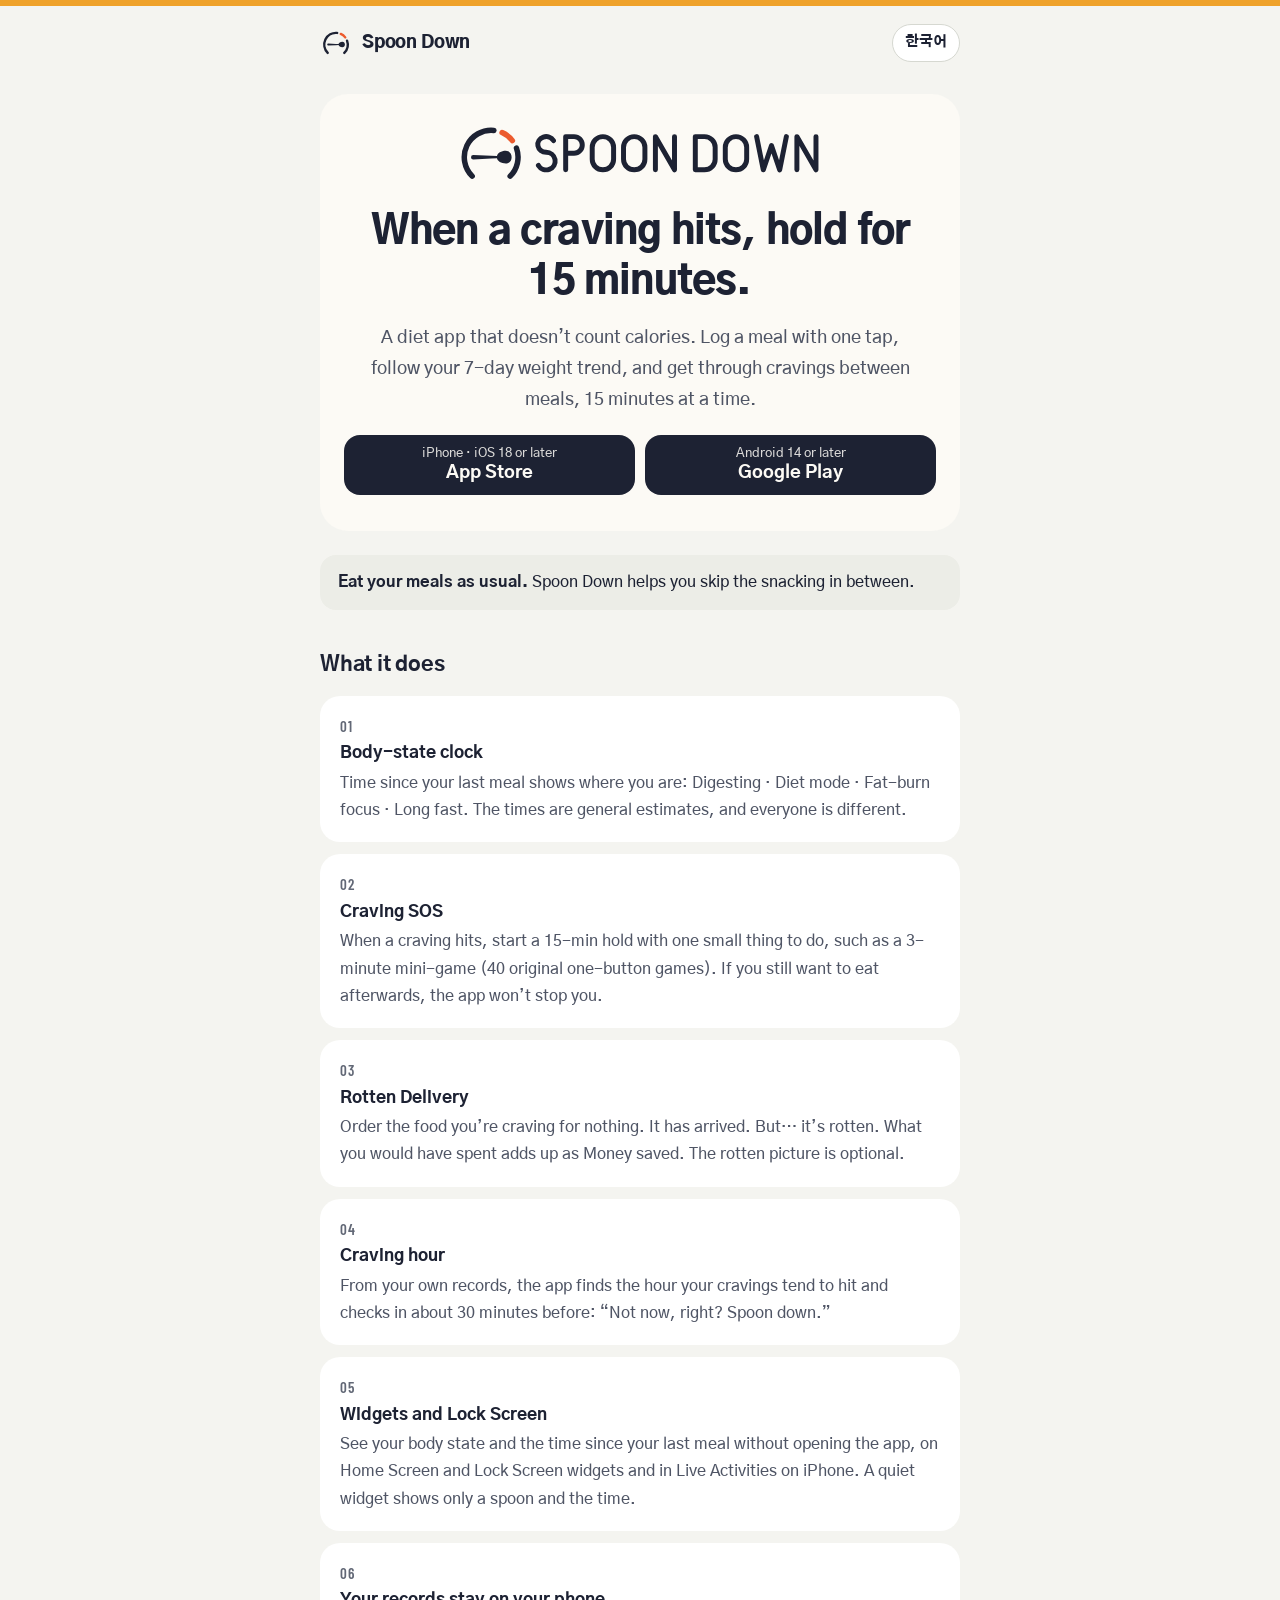
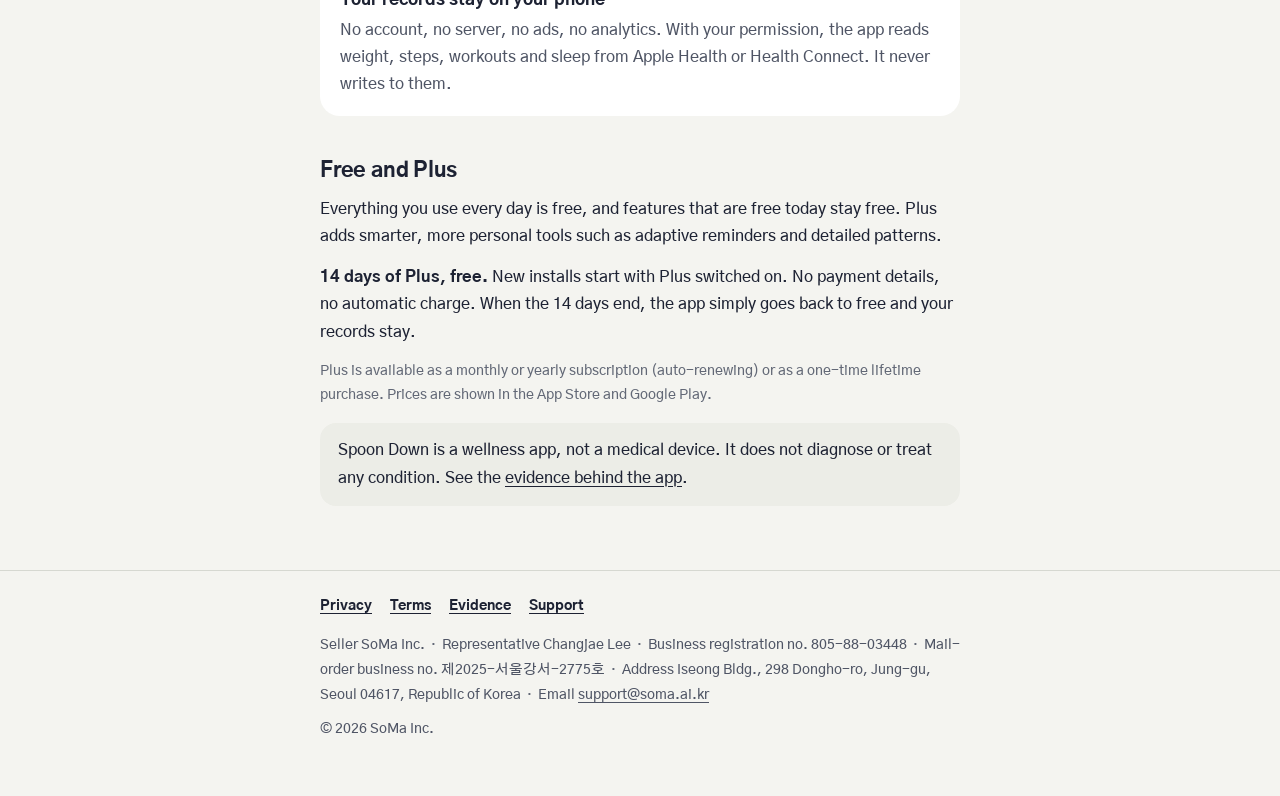
==== index.html @ 3f2917f9 "Spoon Down 웹페이지: 소개, 개인정보처리방침, 이용약관, 근거, 공유, 문의(한·영)" ====
<!doctype html>
<html lang="en">
<head>
<meta charset="utf-8">
<meta name="viewport" content="width=device-width, initial-scale=1">
<title>Spoon Down · Craving SOS & Meal Timer</title>
<meta name="description" content="A diet app that doesn’t count calories. Hold for 15 minutes when a craving hits, follow your 7-day weight trend, and keep your records on your phone.">
<link rel="alternate" hreflang="ko" href="ko/">
<link rel="alternate" hreflang="en" href="./">
<link rel="alternate" hreflang="x-default" href="./">
<link rel="icon" href="assets/favicon.svg" type="image/svg+xml">
<link rel="apple-touch-icon" href="assets/apple-touch-icon.png">
<meta name="theme-color" content="#F4F4F0" media="(prefers-color-scheme: light)">
<meta name="theme-color" content="#0F121A" media="(prefers-color-scheme: dark)">
<link rel="preconnect" href="https://fonts.googleapis.com">
<link rel="preconnect" href="https://fonts.gstatic.com" crossorigin>
<link rel="stylesheet" href="https://fonts.googleapis.com/css2?family=Barlow+Condensed:wght@600&amp;family=Gothic+A1:wght@500;800;900&amp;display=swap">
<link rel="stylesheet" href="assets/site.css">
</head>
<body>
<a class="skip" href="#main">Skip to content</a>
<div class="band"></div>
<header class="site-head">
  <div class="wrap">
    <a class="brand" href="./"><svg focusable="false" aria-hidden="true" xmlns="http://www.w3.org/2000/svg" viewBox="0 0 120 120"><path d="M28.89 97.11A44 44 0 0 1 64.42 22.22M101.41 51.12A44 44 0 0 1 91.11 97.11" fill="none" stroke="currentColor" stroke-width="9" stroke-linecap="round"/><path d="M77.9 25.8A44 44 0 0 1 94.67 38.91" fill="none" class="dt" stroke="#EC5B2E" stroke-width="9" stroke-linecap="round"/><g fill="currentColor"><path transform="translate(60 66) rotate(90)" d="M3.7 29.3L2.2 0L1.9 -9.5C6.45 -10.22 10.4 -16.41 10.4 -23.9C10.4 -29.66 5.82 -33.5 0 -33.5C-5.82 -33.5 -10.4 -29.66 -10.4 -23.9C-10.4 -16.41 -6.45 -10.22 -1.9 -9.5L-2.2 0L-3.7 29.3A3.7 3.7 0 0 0 3.7 29.3Z"/></g></svg><span>Spoon Down</span></a>
    <a class="lang" href="ko/" hreflang="ko" lang="ko">한국어</a>
  </div>
</header>
<main id="main">
  <div class="wrap">
<section class="hero">
  <svg focusable="false" class="lockup" role="img" aria-label="Spoon Down" xmlns="http://www.w3.org/2000/svg" viewBox="-4 -21.28 942.7 142.56"><g transform="translate(-18.4 -45.28) scale(1.6)"><path d="M28.89 97.11A44 44 0 0 1 64.42 22.22M101.41 51.12A44 44 0 0 1 91.11 97.11" fill="none" stroke="currentColor" stroke-width="9" stroke-linecap="round"/><path d="M77.9 25.8A44 44 0 0 1 94.67 38.91" fill="none" class="dt" stroke="#EC5B2E" stroke-width="9" stroke-linecap="round"/><g fill="currentColor"><path transform="translate(60 66) rotate(90)" d="M3.7 29.3L2.2 0L1.9 -9.5C6.45 -10.22 10.4 -16.41 10.4 -23.9C10.4 -29.66 5.82 -33.5 0 -33.5C-5.82 -33.5 -10.4 -29.66 -10.4 -23.9C-10.4 -16.41 -6.45 -10.22 -1.9 -9.5L-2.2 0L-3.7 29.3A3.7 3.7 0 0 0 3.7 29.3Z"/></g></g><g transform="translate(191.7 0)"><g fill="none" stroke="currentColor" stroke-width="13" stroke-linecap="round" stroke-linejoin="round"><g transform="translate(0 0)"><path d="M49.05 16.75A22 20.5 0 1 0 30 47.5A23.5 23 0 1 1 9.65 82"/></g><g transform="translate(73 0)"><path d="M8 93.5V6.5H30A21.5 21.75 0 0 1 30 50H8"/></g><g transform="translate(144 0)"><path d="M34.5 6.5A28 28 0 0 1 62.5 34.5V65.5A28 28 0 0 1 6.5 65.5V34.5A28 28 0 0 1 34.5 6.5Z"/></g><g transform="translate(226 0)"><path d="M34.5 6.5A28 28 0 0 1 62.5 34.5V65.5A28 28 0 0 1 6.5 65.5V34.5A28 28 0 0 1 34.5 6.5Z"/></g><g transform="translate(308 0)"><path d="M8 93.5V6.5L58 93.5V6.5"/></g><g transform="translate(412.5 0)"><path d="M8 6.5H32A28 28 0 0 1 60 34.5V65.5A28 28 0 0 1 32 93.5H8Z"/></g><g transform="translate(492.5 0)"><path d="M34.5 6.5A28 28 0 0 1 62.5 34.5V65.5A28 28 0 0 1 6.5 65.5V34.5A28 28 0 0 1 34.5 6.5Z"/></g><g transform="translate(574.5 0)"><path d="M6.5 6.5L24 93.5L45.5 30L67 93.5L84.5 6.5"/></g><g transform="translate(678.5 0)"><path d="M8 93.5V6.5L58 93.5V6.5"/></g></g></g></svg>
  <h1>When a craving hits, hold for 15 minutes.</h1>
  <p class="lead">A diet app that doesn’t count calories. Log a meal with one tap, follow your 7-day weight trend, and get through cravings between meals, 15 minutes at a time.</p>
<div class="stores">
  <a class="btn" href="https://apps.apple.com/"><small>iPhone · iOS 18 or later</small><span>App Store</span></a>
  <a class="btn" href="https://play.google.com/store/apps/details?id=com.spoondown.spoon_down"><small>Android 14 or later</small><span>Google Play</span></a>
</div>
</section>

<div class="note"><p><strong>Eat your meals as usual.</strong> Spoon Down helps you skip the snacking in between.</p></div>

<h2>What it does</h2>
<ul class="features">
  <li><span class="k">01</span><h3>Body-state clock</h3><p>Time since your last meal shows where you are: Digesting · Diet mode · Fat-burn focus · Long fast. The times are general estimates, and everyone is different.</p></li>
  <li><span class="k">02</span><h3>Craving SOS</h3><p>When a craving hits, start a 15-min hold with one small thing to do, such as a 3-minute mini-game (40 original one-button games). If you still want to eat afterwards, the app won’t stop you.</p></li>
  <li><span class="k">03</span><h3>Rotten Delivery</h3><p>Order the food you’re craving for nothing. It has arrived. But… it’s rotten. What you would have spent adds up as Money saved. The rotten picture is optional.</p></li>
  <li><span class="k">04</span><h3>Craving hour</h3><p>From your own records, the app finds the hour your cravings tend to hit and checks in about 30 minutes before: “Not now, right? Spoon down.”</p></li>
  <li><span class="k">05</span><h3>Widgets and Lock Screen</h3><p>See your body state and the time since your last meal without opening the app, on Home Screen and Lock Screen widgets and in Live Activities on iPhone. A quiet widget shows only a spoon and the time.</p></li>
  <li><span class="k">06</span><h3>Your records stay on your phone</h3><p>No account, no server, no ads, no analytics. With your permission, the app reads weight, steps, workouts and sleep from Apple Health or Health Connect. It never writes to them.</p></li>
</ul>

<h2>Free and Plus</h2>
<p>Everything you use every day is free, and features that are free today stay free. Plus adds smarter, more personal tools such as adaptive reminders and detailed patterns.</p>
<p><strong>14 days of Plus, free.</strong> New installs start with Plus switched on. No payment details, no automatic charge. When the 14 days end, the app simply goes back to free and your records stay.</p>
<p class="small">Plus is available as a monthly or yearly subscription (auto-renewing) or as a one-time lifetime purchase. Prices are shown in the App Store and Google Play.</p>

<div class="note"><p>Spoon Down is a wellness app, not a medical device. It does not diagnose or treat any condition. See the <a href="evidence/">evidence behind the app</a>.</p></div>
  </div>
</main>
<footer class="site-foot">
  <div class="wrap">
    <nav aria-label="Site">
      <a href="privacy/">Privacy</a>
      <a href="terms/">Terms</a>
      <a href="evidence/">Evidence</a>
      <a href="support/">Support</a>
    </nav>
    <p class="biz"><span>Seller SoMa Inc.</span><span>Representative Changjae Lee</span><span>Business registration no. 805-88-03448</span><span>Mail-order business no. 제2025-서울강서-2775호</span><span>Address Iseong Bldg., 298 Dongho-ro, Jung-gu, Seoul 04617, Republic of Korea</span><span>Email <a href="mailto:support@soma.ai.kr">support@soma.ai.kr</a></span></p>
    <p>© 2026 SoMa Inc.</p>
  </div>
</footer>
</body>
</html>
---- assets/site.css ----
/* 숟가락 내려놔 / Spoon Down 웹페이지 공용 스타일.
   색은 docs/design/shared/BRAND.md 2절 토큰 그대로. 외부 스크립트 없음. */
:root {
  --ink: #1D2233;
  --paper: #FCFAF5;
  --bg: #F4F4F0;
  --surface: #FFFFFF;
  --surface-2: #ECEDE7;
  --line: #D6D8D1;
  --text: #1D2233;
  --text-2: #4F5565;
  --text-3: #626876;
  --amber: #EFA22B;
  --danger: #EC5B2E;
  --btn: #1D2233;
  --on-btn: #FCFAF5;
  --focus: #1D2233;
  color-scheme: light dark;
}

@media (prefers-color-scheme: dark) {
  :root {
    --paper: #1A1F2B;
    --bg: #0F121A;
    --surface: #161A24;
    --surface-2: #1E2330;
    --line: #2B3140;
    --text: #EEF0EC;
    --text-2: #B5BAC6;
    --text-3: #9AA0AD;
    --danger: #FB7B58;
    --btn: #EEF0EC;
    --on-btn: #1D2233;
    --focus: #EEF0EC;
  }
}

*, *::before, *::after { box-sizing: border-box; }

html { -webkit-text-size-adjust: 100%; text-size-adjust: 100%; }

body {
  margin: 0;
  background: var(--bg);
  color: var(--text);
  font-family: "Gothic A1", -apple-system, BlinkMacSystemFont, "Apple SD Gothic Neo", "Noto Sans KR", "Segoe UI", Roboto, sans-serif;
  font-weight: 500;
  font-size: 16px;
  line-height: 1.7;
  word-break: keep-all;
  overflow-wrap: break-word;
}

a { color: inherit; text-decoration: underline; text-decoration-thickness: 1px; text-underline-offset: 3px; }
a:hover { text-decoration-thickness: 2px; }
a:focus-visible, .btn:focus-visible { outline: 2px solid var(--focus); outline-offset: 2px; border-radius: 6px; }

.skip { position: absolute; left: -9999px; }
.skip:focus { left: 16px; top: 12px; background: var(--surface); padding: 8px 12px; z-index: 10; }

.band { height: 6px; background: var(--amber); }

.wrap { max-width: 680px; margin: 0 auto; padding: 0 20px; }

/* 머리 */
.site-head { padding: 18px 0 8px; }
.site-head .wrap { display: flex; align-items: center; justify-content: space-between; gap: 12px; }
.brand { display: inline-flex; align-items: center; gap: 10px; text-decoration: none; font-weight: 900; font-size: 18px; letter-spacing: -0.01em; }
.brand svg { width: 32px; height: 32px; flex: none; }
.lang { font-weight: 800; font-size: 14px; text-decoration: none; padding: 6px 12px; border: 1px solid var(--line); border-radius: 999px; background: var(--surface); white-space: nowrap; }
.lang:hover { background: var(--surface-2); }

/* 본문 */
main { padding: 16px 0 48px; }
.eyebrow {
  font-family: "Barlow Condensed", "Gothic A1", sans-serif;
  font-weight: 600;
  font-size: 15px;
  letter-spacing: 0.06em;
  text-transform: uppercase;
  color: var(--text-2);
  margin: 24px 0 4px;
  font-feature-settings: "tnum";
}
h1 { font-weight: 900; font-size: clamp(28px, 7vw, 40px); line-height: 1.25; letter-spacing: -0.02em; margin: 4px 0 16px; }
h2 { font-weight: 800; font-size: 21px; line-height: 1.4; letter-spacing: -0.01em; margin: 40px 0 10px; }
h3 { font-weight: 800; font-size: 17px; line-height: 1.45; margin: 24px 0 6px; }
p, ul, ol, dl { margin: 0 0 14px; }
ul, ol { padding-left: 1.3em; }
li { margin: 4px 0; }
strong { font-weight: 800; }
.lead { font-size: 18px; color: var(--text-2); }
.muted { color: var(--text-2); }
.small { font-size: 14px; color: var(--text-3); }
.num { font-family: "Barlow Condensed", "Gothic A1", sans-serif; font-weight: 600; font-feature-settings: "tnum"; }

.card { background: var(--surface); border-radius: 20px; padding: 20px 22px; margin: 16px 0; }
.card > :last-child { margin-bottom: 0; }
.card h2:first-child, .card h3:first-child { margin-top: 0; }
.note { background: var(--surface-2); border-radius: 16px; padding: 14px 18px; margin: 16px 0; }
.note > :last-child { margin-bottom: 0; }

.toc { background: var(--surface); border-radius: 16px; padding: 14px 18px 14px 36px; margin: 16px 0 8px; }
.toc li { margin: 2px 0; }

table { width: 100%; border-collapse: collapse; margin: 8px 0 16px; font-size: 15px; }
th, td { text-align: left; vertical-align: top; padding: 10px 8px; border-bottom: 1px solid var(--line); }
th { font-weight: 800; background: var(--surface-2); }
.table-wrap { overflow-x: auto; }

dl.facts { display: grid; grid-template-columns: max-content 1fr; gap: 6px 16px; }
dl.facts dt { font-weight: 800; }
dl.facts dd { margin: 0; }

/* 첫 화면 */
.hero { background: var(--paper); border-radius: 28px; padding: 32px 24px 28px; margin: 8px 0 24px; text-align: center; }
.hero .lockup { width: 100%; max-width: 360px; height: auto; color: var(--text); }
.hero .mark { width: 96px; height: 96px; color: var(--text); }
.hero h1 { margin-top: 18px; }
.hero .lead { margin: 0 auto 20px; max-width: 30em; }

.features { list-style: none; padding: 0; display: grid; gap: 12px; margin: 16px 0; }
.features li { background: var(--surface); border-radius: 20px; padding: 18px 20px; margin: 0; }
.features .k { font-family: "Barlow Condensed", "Gothic A1", sans-serif; font-weight: 600; font-size: 15px; letter-spacing: 0.06em; color: var(--text-3); display: block; }
.features h3 { margin: 2px 0 4px; }
.features p { margin: 0; color: var(--text-2); }

/* 스토어 단추 */
.stores { display: grid; grid-template-columns: 1fr; gap: 10px; margin: 8px 0; }
@media (min-width: 520px) { .stores { grid-template-columns: 1fr 1fr; } }
.btn {
  display: flex; flex-direction: column; justify-content: center; align-items: center;
  min-height: 60px; padding: 10px 18px; border-radius: 16px;
  background: var(--btn); color: var(--on-btn); text-decoration: none; line-height: 1.25;
}
.btn:hover { opacity: .92; }
.btn small { font-size: 13px; font-weight: 500; opacity: .85; }
.btn span { font-size: 18px; font-weight: 800; }
.stores.big .btn { min-height: 72px; }
.stores.big .btn span { font-size: 20px; }

/* 근거 */
.evidence { list-style: none; padding: 0; margin: 0; }
.evidence > li { background: var(--surface); border-radius: 20px; padding: 18px 20px; margin: 12px 0; }
.evidence h2 { margin: 0 0 8px; font-size: 19px; }
.evidence .label { font-weight: 800; }
.cite { font-size: 14px; color: var(--text-2); }

/* 꼬리 */
.site-foot { border-top: 1px solid var(--line); padding: 24px 0 40px; font-size: 14px; color: var(--text-2); }
.site-foot nav { display: flex; flex-wrap: wrap; gap: 6px 18px; margin-bottom: 14px; }
.site-foot nav a { font-weight: 800; color: var(--text); }
.site-foot .biz { margin: 0 0 10px; line-height: 1.8; }
.site-foot .biz span + span::before { content: "·"; margin: 0 6px; color: var(--text-3); }

/* 로고의 출출해지는 시간 칸(주홍은 이 한 곳만) */
.dt { stroke: var(--danger); }
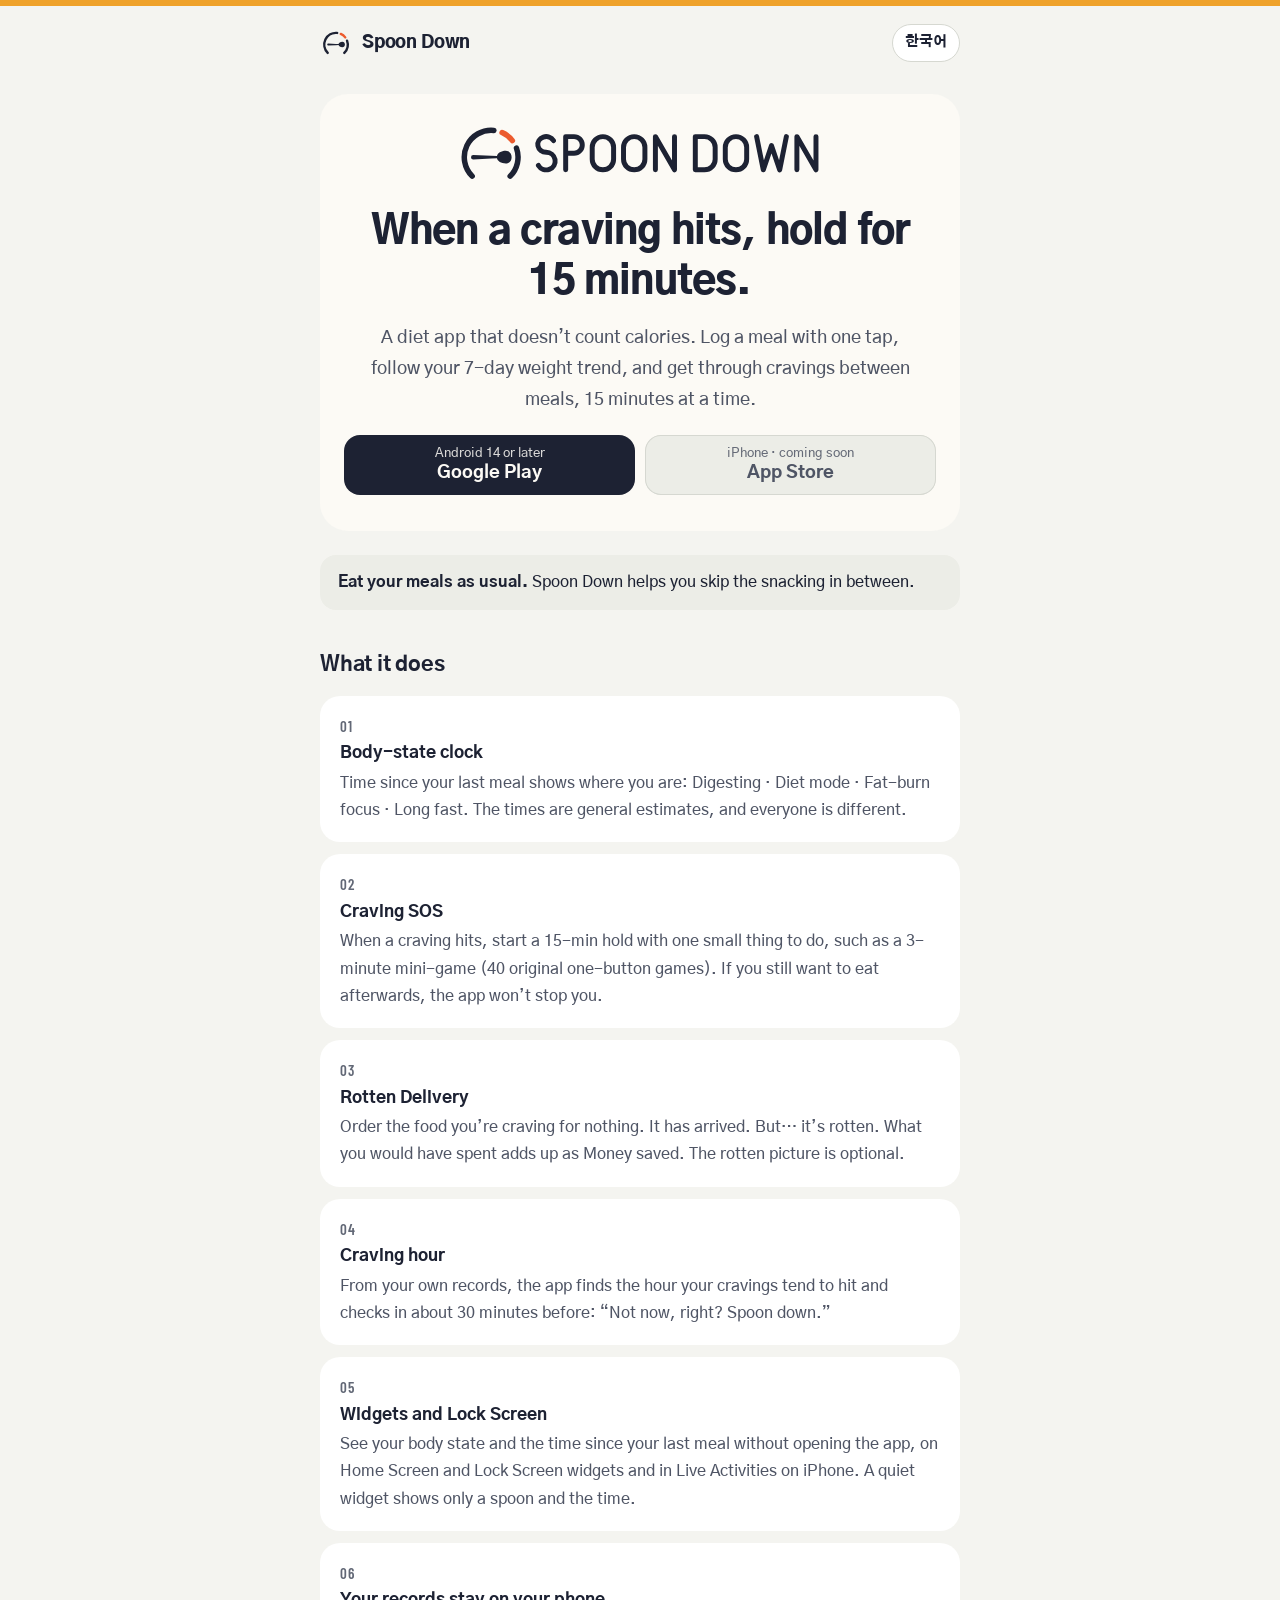
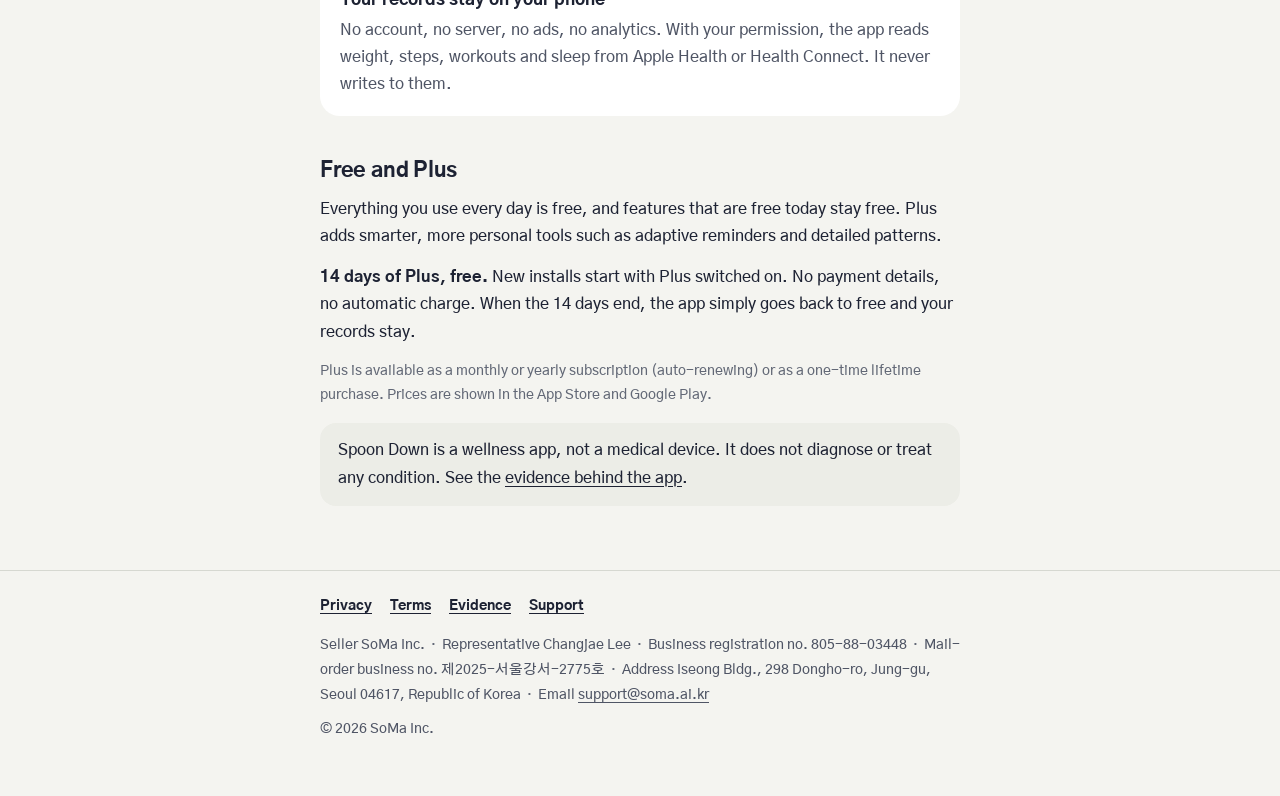
==== commit eb8673e1: "App Store 단추를 '준비 중'으로: 빈 주소 단추를 막고 Google Play를 앞으로" ====
--- a/index.html
+++ b/index.html
@@ -33,8 +33,8 @@
   <h1>When a craving hits, hold for 15 minutes.</h1>
   <p class="lead">A diet app that doesn’t count calories. Log a meal with one tap, follow your 7-day weight trend, and get through cravings between meals, 15 minutes at a time.</p>
 <div class="stores">
-  <a class="btn" href="https://apps.apple.com/"><small>iPhone · iOS 18 or later</small><span>App Store</span></a>
   <a class="btn" href="https://play.google.com/store/apps/details?id=com.spoondown.spoon_down"><small>Android 14 or later</small><span>Google Play</span></a>
+  <span class="btn soon" aria-disabled="true"><small>iPhone · coming soon</small><span>App Store</span></span>
 </div>
 </section>
 
--- a/assets/site.css
+++ b/assets/site.css
@@ -134,6 +134,8 @@
   background: var(--btn); color: var(--on-btn); text-decoration: none; line-height: 1.25;
 }
 .btn:hover { opacity: .92; }
+.btn.soon { background: var(--surface-2); color: var(--text-2); box-shadow: inset 0 0 0 1px var(--line); cursor: default; }
+.btn.soon:hover { opacity: 1; }
 .btn small { font-size: 13px; font-weight: 500; opacity: .85; }
 .btn span { font-size: 18px; font-weight: 800; }
 .stores.big .btn { min-height: 72px; }
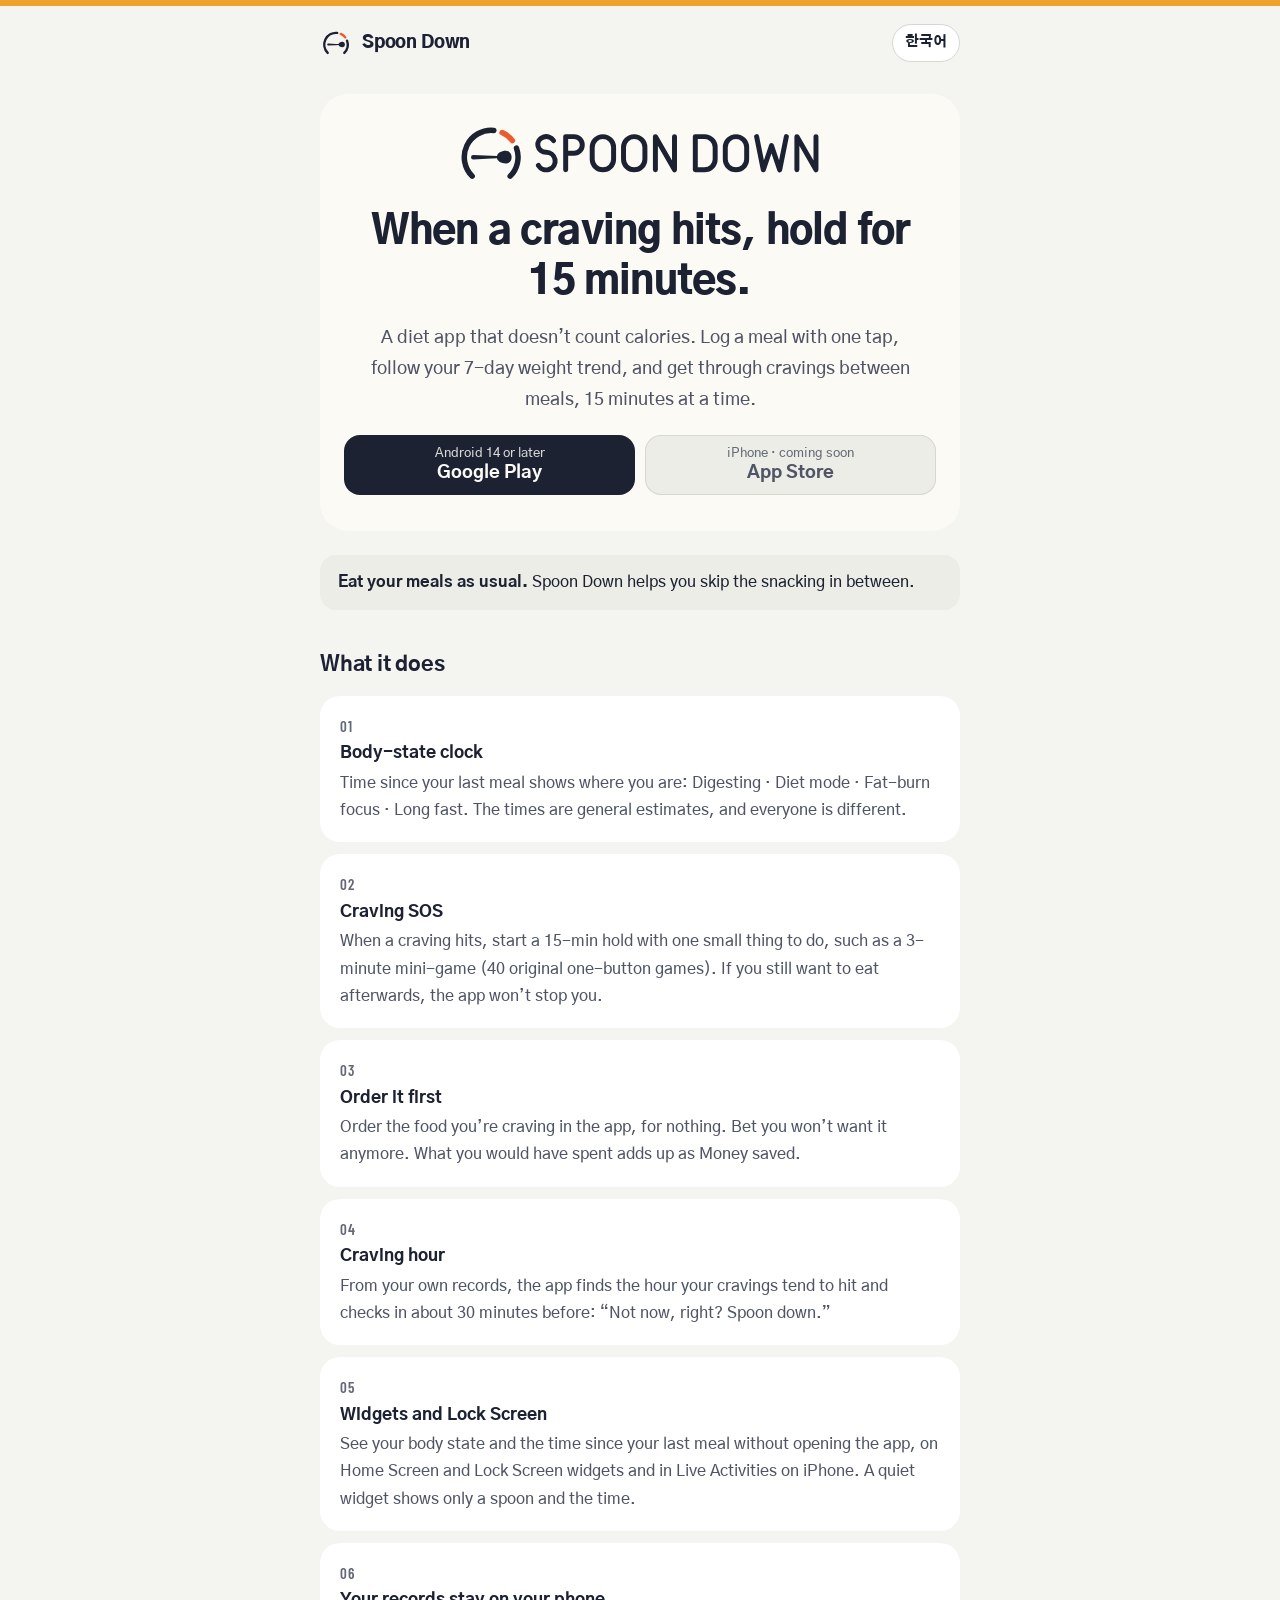
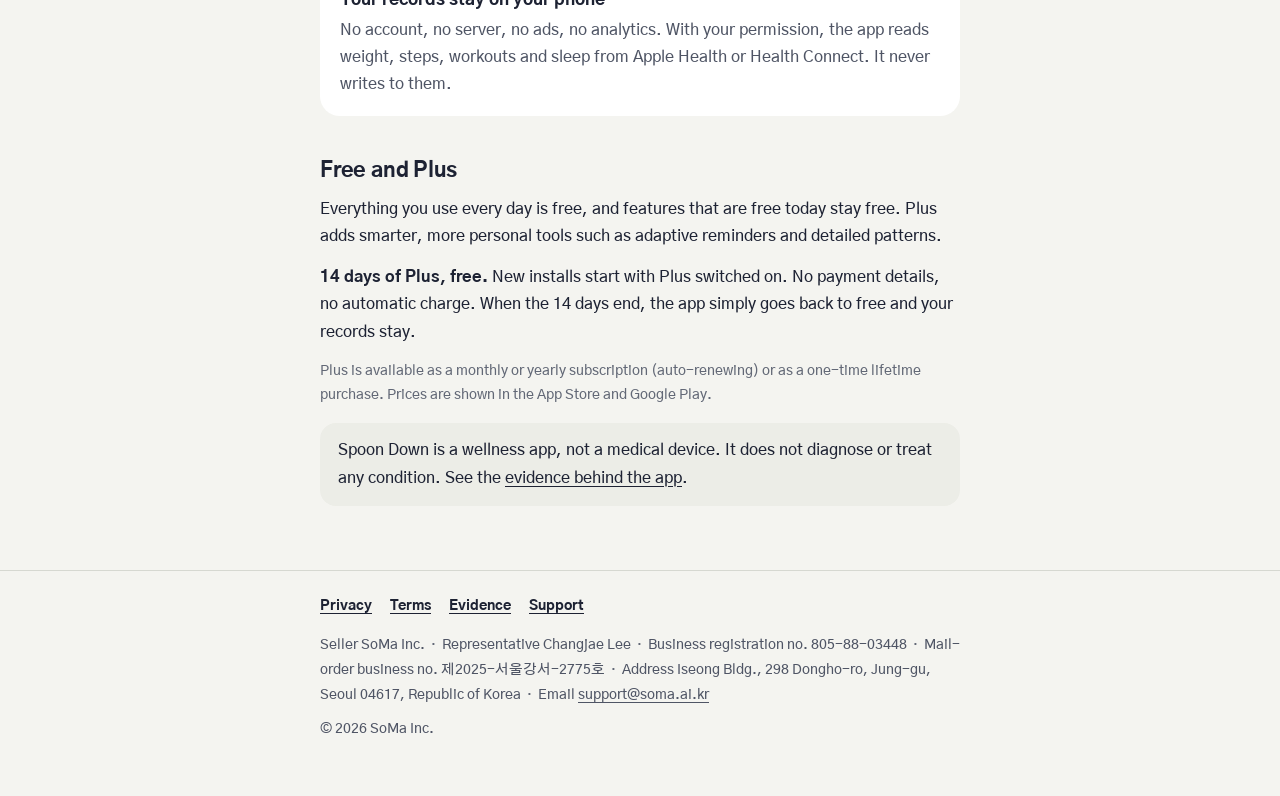
==== commit 4ad569d9: "소개 페이지 기능 카드: 썩은 배달을 '먹고 싶을 땐 주문부터'로" ====
--- a/index.html
+++ b/index.html
@@ -44,7 +44,7 @@
 <ul class="features">
   <li><span class="k">01</span><h3>Body-state clock</h3><p>Time since your last meal shows where you are: Digesting · Diet mode · Fat-burn focus · Long fast. The times are general estimates, and everyone is different.</p></li>
   <li><span class="k">02</span><h3>Craving SOS</h3><p>When a craving hits, start a 15-min hold with one small thing to do, such as a 3-minute mini-game (40 original one-button games). If you still want to eat afterwards, the app won’t stop you.</p></li>
-  <li><span class="k">03</span><h3>Rotten Delivery</h3><p>Order the food you’re craving for nothing. It has arrived. But… it’s rotten. What you would have spent adds up as Money saved. The rotten picture is optional.</p></li>
+  <li><span class="k">03</span><h3>Order it first</h3><p>Order the food you’re craving in the app, for nothing. Bet you won’t want it anymore. What you would have spent adds up as Money saved.</p></li>
   <li><span class="k">04</span><h3>Craving hour</h3><p>From your own records, the app finds the hour your cravings tend to hit and checks in about 30 minutes before: “Not now, right? Spoon down.”</p></li>
   <li><span class="k">05</span><h3>Widgets and Lock Screen</h3><p>See your body state and the time since your last meal without opening the app, on Home Screen and Lock Screen widgets and in Live Activities on iPhone. A quiet widget shows only a spoon and the time.</p></li>
   <li><span class="k">06</span><h3>Your records stay on your phone</h3><p>No account, no server, no ads, no analytics. With your permission, the app reads weight, steps, workouts and sleep from Apple Health or Health Connect. It never writes to them.</p></li>
